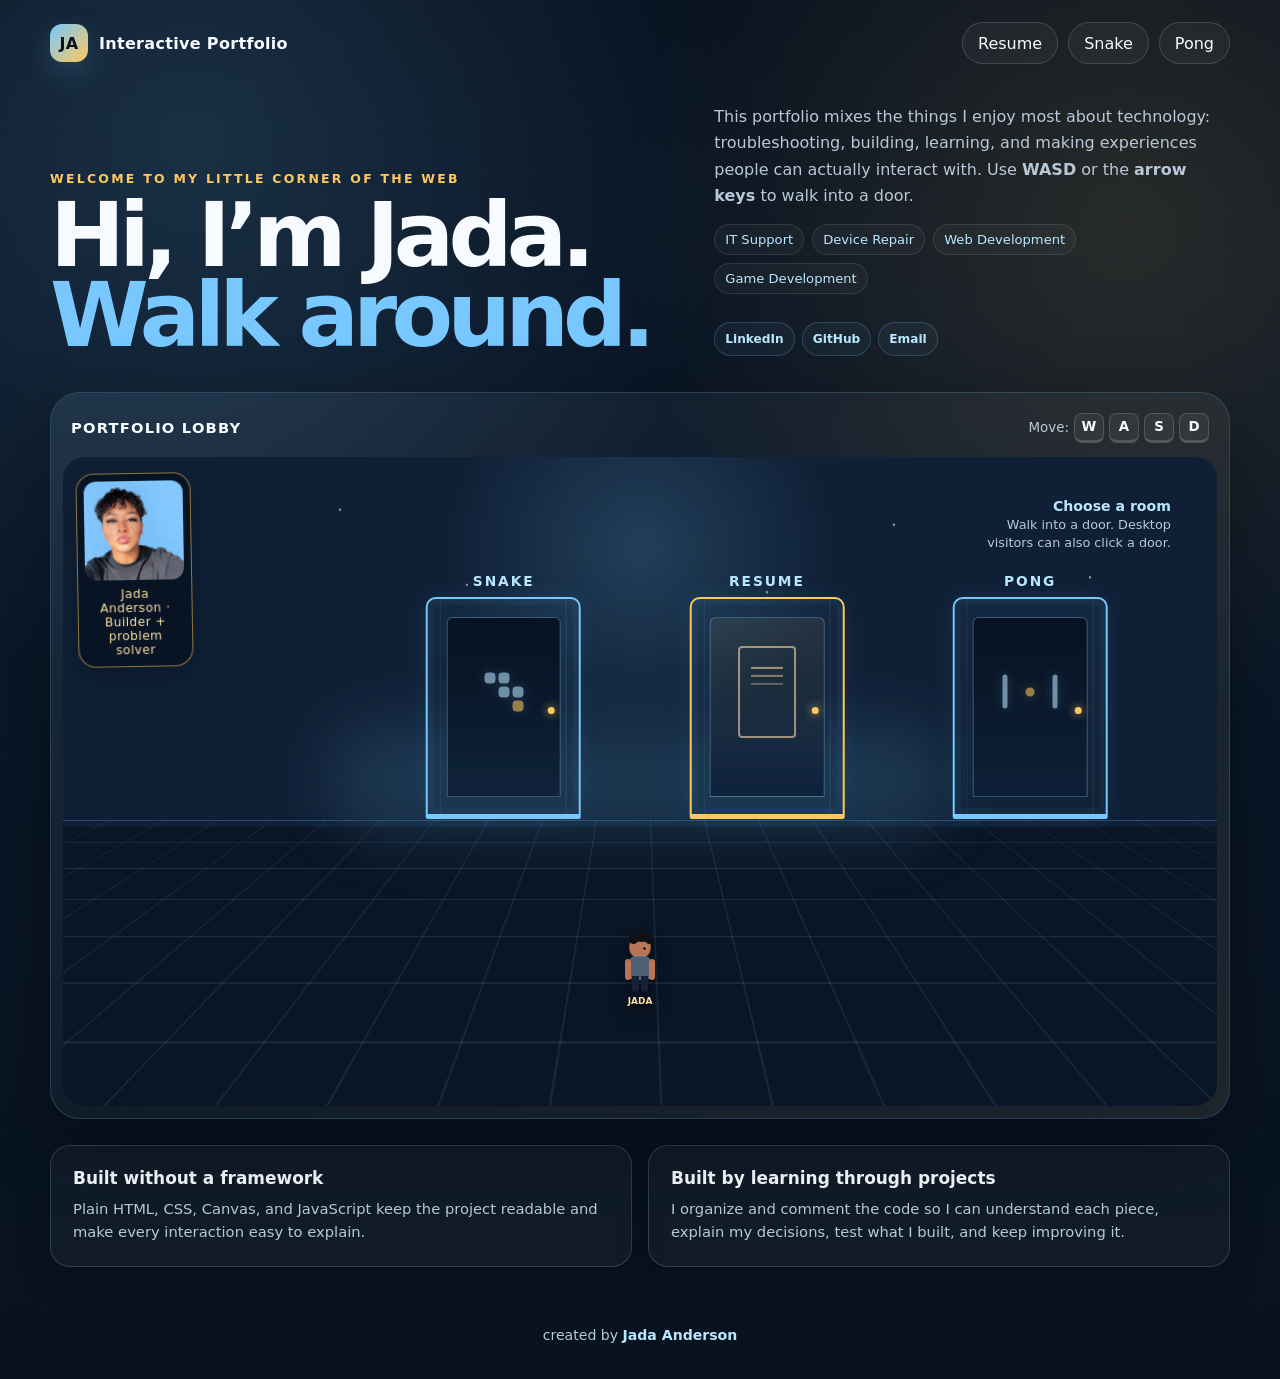
==== index.html @ c66f6d55 "Interactive portfolio files Final revision." ====
<!doctype html>
<html lang="en">
<head>
  <meta charset="utf-8" />
  <meta name="viewport" content="width=device-width, initial-scale=1" />
  <meta name="description" content="Jada Anderson's interactive portfolio featuring IT support, device repair, web development, a playable lobby, Snake, Pong, and a web resume." />
  <meta name="theme-color" content="#07111f" />
  <link rel="icon" href="assets/favicon.svg" type="image/svg+xml" />
  <link rel="icon" href="assets/favicon-32.png" sizes="32x32" type="image/png" />
  <link rel="apple-touch-icon" href="assets/apple-touch-icon.png" />
  <link rel="canonical" href="https://onimeko.github.io/" />
  <meta property="og:type" content="website" />
  <meta property="og:title" content="Jada Anderson | Interactive Portfolio" />
  <meta property="og:description" content="Jada Anderson's interactive portfolio featuring IT support, device repair, web development, a playable lobby, Snake, Pong, and a web resume." />
  <meta property="og:url" content="https://onimeko.github.io/" />
  <meta property="og:image" content="https://onimeko.github.io/assets/social-preview.png" />
  <meta property="og:image:width" content="1200" />
  <meta property="og:image:height" content="630" />
  <meta property="og:image:alt" content="Jada Anderson interactive portfolio preview" />
  <meta name="twitter:card" content="summary_large_image" />
  <meta name="twitter:title" content="Jada Anderson | Interactive Portfolio" />
  <meta name="twitter:description" content="Jada Anderson's interactive portfolio featuring IT support, device repair, web development, a playable lobby, Snake, Pong, and a web resume." />
  <meta name="twitter:image" content="https://onimeko.github.io/assets/social-preview.png" />
  <title>Jada Anderson | Interactive Portfolio</title>
  <link rel="stylesheet" href="styles.css" />
  <script src="js/site.js" defer></script>
</head>
<body>
  <!--
    HOME / LOBBY PAGE
    =================
    Main landing page for the portfolio. I built the navigation as a small explorable
    room, with each door leading to a different section of the site.
  -->

  <header class="site-shell topbar">
    <a class="brand" href="index.html" aria-label="Go to Jada Anderson portfolio home">
      <span class="brand-mark">JA</span>
      <span>Interactive Portfolio</span>
    </a>

    <nav class="topbar-links" aria-label="Primary navigation">
      <a class="pill" href="resume.html">Resume</a>
      <a class="pill" href="snake.html">Snake</a>
      <a class="pill" href="pong.html">Pong</a>
    </nav>
  </header>

  <main class="site-shell">
    <section class="hero" aria-labelledby="hero-title">
      <div>
        <p class="eyebrow">Welcome to my little corner of the web</p>
        <h1 id="hero-title">Hi, I’m Jada.<br /><span>Walk around.</span></h1>
      </div>

      <div class="hero-side">
        <p>
          This portfolio mixes the things I enjoy most about technology: troubleshooting,
          building, learning, and making experiences people can actually interact with.
          Use <strong>WASD</strong> or the <strong>arrow keys</strong> to walk into a door.
        </p>
        <div class="quick-tags" aria-label="Portfolio focus areas">
          <span class="quick-tag">IT Support</span>
          <span class="quick-tag">Device Repair</span>
          <span class="quick-tag">Web Development</span>
          <span class="quick-tag">Game Development</span>
        </div>

        <!--
          QUICK PROFESSIONAL LINKS
          I keep these links compact so they stay easy to find without competing with
          the interactive lobby. LinkedIn and GitHub open in a new tab, while Email uses
          mailto to open a new message to me.
        -->
        <div class="contact-links home-contact-links" aria-label="Contact and professional profiles">
          <a href="https://www.linkedin.com/in/jada-anderson-j5972" target="_blank" rel="noopener">LinkedIn</a>
          <a href="https://github.com/onimeko" target="_blank" rel="noopener">GitHub</a>
          <a href="mailto:jadalynn.meadors@gmail.com">Email</a>
        </div>
      </div>
    </section>

    <section class="lobby-card" aria-label="Interactive portfolio lobby">
      <div class="lobby-toolbar">
        <strong>Portfolio Lobby</strong>
        <p class="mobile-lobby-help">Move the character into a door with the controls.</p>
        <div class="key-hint" aria-hidden="true">
          Move:
          <span class="keycap">W</span>
          <span class="keycap">A</span>
          <span class="keycap">S</span>
          <span class="keycap">D</span>
        </div>
      </div>

      <!--
        LOBBY STAGE
        I use #lobbyStage as the movement coordinate system. js/lobby.js reads its
        current size so movement and collision positions stay responsive.
      -->
      <div class="lobby-stage" id="lobbyStage" tabindex="0" aria-label="Interactive room. Use WASD or arrow keys to move the character into a door.">
        <div class="floor-grid" aria-hidden="true"></div>
        <div class="horizon-glow" aria-hidden="true"></div>

        <!-- My edited portrait used as the wall profile card. -->
        <figure class="wall-profile">
          <img src="assets/jada-profile.webp" alt="Portrait of Jada Anderson" />
          <figcaption>Jada Anderson · Builder + problem solver</figcaption>
        </figure>

        <div class="stage-sign">
          <strong>Choose a room</strong>
          Walk into a door. Desktop visitors can also click a door.
        </div>

        <!--
          DOOR ROUTING
          Each door stores its destination in data-page. lobby.js reads that value when
          the character reaches the door. A new room can reuse the same .portal-wrap structure.
        -->
        <div class="doors" aria-label="Portfolio destinations">
          <div class="portal-wrap">
            <span class="portal-label">Snake</span>
            <button class="portal snake-door" type="button" data-page="snake.html" aria-label="Enter the Snake game">
              <span class="door-art snake-art" aria-hidden="true">
                <i></i><i></i><i></i><i></i><i></i>
              </span>
            </button>
            <span class="portal-preview">JavaScript · Canvas · Collision Detection</span>
          </div>

          <div class="portal-wrap">
            <span class="portal-label">Resume</span>
            <button class="portal resume-door" type="button" data-page="resume.html" aria-label="Enter the resume room">
              <span class="door-art resume-art" aria-hidden="true">
                <i></i><i></i><i></i>
              </span>
            </button>
            <span class="portal-preview">Experience · Skills · Projects</span>
          </div>

          <div class="portal-wrap">
            <span class="portal-label">Pong</span>
            <button class="portal pong-door" type="button" data-page="pong.html" aria-label="Enter the Pong game">
              <span class="door-art pong-art" aria-hidden="true">
                <i class="paddle one"></i><i class="ball"></i><i class="paddle two"></i>
              </span>
            </button>
            <span class="portal-preview">JavaScript · Canvas</span>
          </div>
        </div>

        <!--
          PLAYER CHARACTER
          I built the character from CSS shapes instead of a separate sprite. Each small
          element represents a body part and is styled in styles.css.
        -->
        <div class="player" id="player" aria-hidden="true">
          <div class="player-head"><div class="player-hair"></div></div>
          <div class="player-body"></div>
          <div class="player-arm left"></div>
          <div class="player-arm right"></div>
          <div class="player-leg left"></div>
          <div class="player-leg right"></div>
          <span class="player-name">JADA</span>
        </div>

        <div class="interaction-toast" id="interactionToast" role="status" aria-live="polite">
          Entering room…
        </div>

        <!-- Touch movement controls for phones and tablets. -->
        <div class="mobile-dpad" aria-label="Touch movement controls">
          <button class="dpad-btn dpad-up" data-key="up" aria-label="Move up"></button>
          <button class="dpad-btn dpad-left" data-key="left" aria-label="Move left"></button>
          <button class="dpad-btn dpad-down" data-key="down" aria-label="Move down"></button>
          <button class="dpad-btn dpad-right" data-key="right" aria-label="Move right"></button>
        </div>
      </div>
    </section>

    <section class="portfolio-strip" aria-label="About this portfolio">
      <article class="info-card">
        <h3>Built without a framework</h3>
        <p>Plain HTML, CSS, Canvas, and JavaScript keep the project readable and make every interaction easy to explain.</p>
      </article>
      <article class="info-card">
        <h3>Built by learning through projects</h3>
        <p>I organize and comment the code so I can understand each piece, explain my decisions, test what I built, and keep improving it.</p>
      </article>
    </section>
  </main>

  <footer class="site-shell site-footer">
    created by <strong>Jada Anderson</strong>
  </footer>

  <!-- Lobby movement and collision logic lives in js/lobby.js. -->
  <script src="js/lobby.js"></script>
</body>
</html>
---- styles.css ----
/*
  INTERACTIVE PORTFOLIO STYLES
  -------------------------------------
  Shared stylesheet for the lobby, resume, Snake, and Pong pages.

  STYLE NOTES
  I keep site-wide colors in :root and the shared typography near the top of this file.
  Major sections are grouped under labeled headers so I can find related rules quickly.
*/

:root {
  --ink: #07111f;
  --ink-2: #0d1b30;
  --panel: rgba(12, 28, 49, 0.82);
  --panel-solid: #0d2038;
  --sky: #78c8ff;
  --sky-2: #b9e7ff;
  --gold: #ffc85c;
  --gold-2: #ffe0a3;
  --mint: #8bf0d4;
  --white: #f7fbff;
  --muted: #b9c8d8;
  --danger: #ff7f8b;
  --shadow: 0 24px 70px rgba(0, 0, 0, 0.35);
  --soft-shadow: 0 14px 34px rgba(0, 0, 0, 0.2);
  --radius-xl: 28px;
  --radius-lg: 20px;
  --radius-md: 14px;
  --border: 1px solid rgba(185, 231, 255, 0.18);
}

* {
  box-sizing: border-box;
}

html {
  scroll-behavior: smooth;
  background: var(--ink);
}

body {
  margin: 0;
  min-height: 100vh;
  color: var(--white);
  font-family: Inter, ui-sans-serif, system-ui, -apple-system, BlinkMacSystemFont, "Segoe UI", sans-serif;
  background:
    radial-gradient(circle at 15% 10%, rgba(120, 200, 255, 0.16), transparent 33%),
    radial-gradient(circle at 88% 16%, rgba(255, 200, 92, 0.13), transparent 31%),
    linear-gradient(180deg, #07111f 0%, #0a1728 45%, #08121f 100%);
}

body::before {
  content: "";
  position: fixed;
  inset: 0;
  z-index: -1;
  pointer-events: none;
  opacity: 0.3;
  background-image:
    linear-gradient(rgba(255,255,255,.022) 1px, transparent 1px),
    linear-gradient(90deg, rgba(255,255,255,.022) 1px, transparent 1px);
  background-size: 42px 42px;
}

a {
  color: inherit;
}

button,
a {
  -webkit-tap-highlight-color: transparent;
}

button {
  font: inherit;
}

img {
  max-width: 100%;
  display: block;
}

/* ------------------------------
   SHARED NAVIGATION + BUTTONS
------------------------------ */
.site-shell {
  width: min(1180px, calc(100% - 32px));
  margin-inline: auto;
}

.topbar {
  display: flex;
  align-items: center;
  justify-content: space-between;
  gap: 20px;
  padding: 22px 0 12px;
}

.brand {
  display: inline-flex;
  align-items: center;
  gap: 11px;
  color: var(--white);
  text-decoration: none;
  font-weight: 800;
  letter-spacing: .02em;
}

.brand-mark {
  width: 38px;
  height: 38px;
  display: grid;
  place-items: center;
  border-radius: 12px;
  color: var(--ink);
  background: linear-gradient(135deg, var(--sky), var(--gold));
  box-shadow: 0 10px 30px rgba(120, 200, 255, .2);
}

.topbar-links {
  display: flex;
  flex-wrap: wrap;
  justify-content: flex-end;
  gap: 10px;
}

.pill,
.button {
  display: inline-flex;
  align-items: center;
  justify-content: center;
  gap: 8px;
  min-height: 42px;
  padding: 10px 15px;
  border: var(--border);
  border-radius: 999px;
  color: var(--white);
  background: rgba(255,255,255,.045);
  text-decoration: none;
  cursor: pointer;
  transition: transform .18s ease, background .18s ease, border-color .18s ease, box-shadow .18s ease;
}

.pill:hover,
.button:hover {
  transform: translateY(-2px);
  background: rgba(120, 200, 255, .09);
  border-color: rgba(120, 200, 255, .45);
}

.button.primary {
  border: 0;
  color: var(--ink);
  font-weight: 800;
  background: linear-gradient(135deg, var(--sky), var(--gold));
  box-shadow: 0 12px 28px rgba(120, 200, 255, .18);
}

.button.ghost {
  background: transparent;
}

.eyebrow {
  margin: 0 0 10px;
  color: var(--gold);
  font-size: .78rem;
  font-weight: 900;
  text-transform: uppercase;
  letter-spacing: .18em;
}

.muted {
  color: var(--muted);
}

.page-title {
  margin: 0;
  font-size: clamp(2.1rem, 5vw, 4.4rem);
  line-height: .98;
  letter-spacing: -.055em;
}

.page-copy {
  max-width: 690px;
  color: var(--muted);
  line-height: 1.75;
  font-size: 1.02rem;
}

/* ------------------------------
   HOME / INTERACTIVE LOBBY
------------------------------ */
.hero {
  padding: 28px 0 24px;
  display: grid;
  grid-template-columns: 1.1fr .9fr;
  gap: 34px;
  align-items: end;
}

.hero h1 {
  margin: 0;
  max-width: 820px;
  font-size: clamp(2.7rem, 7vw, 6.5rem);
  line-height: .89;
  letter-spacing: -.065em;
}

.hero h1 span {
  color: var(--sky);
}

.hero-side {
  align-self: stretch;
  display: flex;
  flex-direction: column;
  justify-content: flex-end;
  gap: 14px;
}

.hero-side p {
  margin: 0;
  color: var(--muted);
  line-height: 1.65;
}

.quick-tags {
  display: flex;
  flex-wrap: wrap;
  gap: 8px;
}

.quick-tag {
  padding: 7px 10px;
  border-radius: 999px;
  border: 1px solid rgba(255,255,255,.1);
  color: var(--sky-2);
  background: rgba(255,255,255,.035);
  font-size: .82rem;
}

/*
  Homepage professional links match the resume link style, with tighter spacing to keep
  the hero compact.
*/
.home-contact-links {
  margin-top: 0;
}

.home-contact-links a {
  min-height: 36px;
  padding-inline: 12px;
}

.lobby-card {
  position: relative;
  margin: 12px 0 26px;
  padding: 12px;
  border-radius: 30px;
  border: 1px solid rgba(120, 200, 255, .2);
  background: rgba(255,255,255,.035);
  box-shadow: var(--shadow);
  overflow: hidden;
}

.lobby-card::before {
  content: "";
  position: absolute;
  inset: 0;
  pointer-events: none;
  background: linear-gradient(135deg, rgba(120,200,255,.07), transparent 40%, rgba(255,200,92,.05));
}

.lobby-toolbar {
  position: relative;
  z-index: 2;
  display: flex;
  align-items: center;
  justify-content: space-between;
  gap: 16px;
  padding: 8px 8px 14px;
}

.lobby-toolbar strong {
  font-size: .92rem;
  letter-spacing: .08em;
  text-transform: uppercase;
}

.key-hint {
  display: flex;
  gap: 5px;
  align-items: center;
  color: var(--muted);
  font-size: .84rem;
}

.keycap {
  min-width: 30px;
  height: 30px;
  display: grid;
  place-items: center;
  border-radius: 8px;
  border: 1px solid rgba(255,255,255,.16);
  border-bottom-width: 3px;
  color: var(--white);
  background: rgba(255,255,255,.055);
  font-weight: 900;
}

/*
  The lobby stage is the movement area. JavaScript positions the character inside this
  element and uses the same area for collision checks.
*/
.lobby-stage {
  position: relative;
  aspect-ratio: 16 / 9;
  min-height: 430px;
  overflow: hidden;
  border-radius: 22px;
  background:
    radial-gradient(circle at 50% 14%, rgba(120,200,255,.18), transparent 24%),
    linear-gradient(180deg, #0f2036 0 57%, #0a1525 57% 100%);
  isolation: isolate;
  touch-action: none;
}

/* Decorative stars are drawn with CSS. */
.lobby-stage::before {
  content: "";
  position: absolute;
  inset: 0 0 42% 0;
  opacity: .45;
  background-image:
    radial-gradient(circle at 9% 22%, #fff 0 1px, transparent 1.6px),
    radial-gradient(circle at 24% 14%, #fff 0 1px, transparent 1.6px),
    radial-gradient(circle at 72% 18%, #fff 0 1px, transparent 1.6px),
    radial-gradient(circle at 89% 32%, #fff 0 1px, transparent 1.6px),
    radial-gradient(circle at 61% 36%, #fff 0 1px, transparent 1.6px),
    radial-gradient(circle at 35% 34%, #fff 0 1px, transparent 1.6px);
  z-index: -3;
}

/* Perspective floor lines create depth in the lobby. */
.floor-grid {
  position: absolute;
  inset: 56% -10% -18%;
  z-index: -2;
  transform: perspective(430px) rotateX(58deg);
  transform-origin: top center;
  background-image:
    linear-gradient(rgba(120,200,255,.16) 1px, transparent 1px),
    linear-gradient(90deg, rgba(120,200,255,.13) 1px, transparent 1px);
  background-size: 54px 38px;
  border-top: 1px solid rgba(120,200,255,.3);
}

.horizon-glow {
  position: absolute;
  left: 50%;
  top: 50%;
  width: 54%;
  height: 18%;
  transform: translate(-50%, -50%);
  filter: blur(30px);
  border-radius: 999px;
  background: rgba(120,200,255,.13);
  z-index: -2;
}

/*
  My profile card stays on the left wall and remains smaller than the doors so the
  room navigation stays visually dominant.
*/
.wall-profile {
  position: absolute;
  left: 2.5%;
  top: 6%;
  width: clamp(100px, 12vw, 148px);
  padding: 7px;
  border-radius: 18px;
  border: 1px solid rgba(255,200,92,.55);
  background: rgba(7,17,31,.75);
  box-shadow: 0 10px 30px rgba(0,0,0,.25);
  transform: rotate(-1.5deg);
}

.wall-profile img {
  width: 100%;
  aspect-ratio: 1 / 1;
  object-fit: cover;
  object-position: 50% 33%;
  border-radius: 12px;
}

.wall-profile figcaption {
  padding: 7px 4px 2px;
  color: var(--gold-2);
  font-size: clamp(.62rem, 1vw, .76rem);
  text-align: center;
  letter-spacing: .04em;
}

.stage-sign {
  position: absolute;
  right: 4%;
  top: 6%;
  max-width: 190px;
  color: var(--muted);
  font-size: clamp(.68rem, 1vw, .82rem);
  line-height: 1.45;
  text-align: right;
}

.stage-sign strong {
  display: block;
  color: var(--sky-2);
  font-size: 1.1em;
}

.doors {
  position: absolute;
  left: 61%;
  top: 18%;
  width: min(64%, 760px);
  transform: translateX(-50%);
  display: grid;
  grid-template-columns: repeat(3, 1fr);
  gap: clamp(16px, 4vw, 54px);
  align-items: end;
}

.portal-wrap {
  display: flex;
  flex-direction: column;
  align-items: center;
  gap: 8px;
}

.portal-label {
  font-size: clamp(.66rem, 1.2vw, .86rem);
  font-weight: 900;
  letter-spacing: .14em;
  text-transform: uppercase;
  color: var(--sky-2);
}

.portal {
  position: relative;
  width: 100%;
  max-width: 155px;
  aspect-ratio: .7 / 1;
  border: 2px solid var(--sky);
  border-bottom-width: 5px;
  border-radius: 10px 10px 2px 2px;
  background:
    linear-gradient(90deg, transparent 8%, rgba(255,255,255,.045) 8% 9%, transparent 9% 91%, rgba(255,255,255,.045) 91% 92%, transparent 92%),
    linear-gradient(180deg, rgba(120,200,255,.05), rgba(120,200,255,.015));
  box-shadow:
    inset 0 0 0 6px rgba(120,200,255,.045),
    0 0 24px rgba(120,200,255,.08);
  transition: transform .18s ease, box-shadow .18s ease, border-color .18s ease;
  cursor: pointer;
}

.portal::before {
  content: "";
  position: absolute;
  inset: 8% 12%;
  border: 1px solid rgba(120,200,255,.38);
  border-radius: 6px 6px 1px 1px;
  background: linear-gradient(180deg, rgba(7,17,31,.92), rgba(13,32,56,.85));
}

.portal::after {
  content: "";
  position: absolute;
  right: 16%;
  top: 50%;
  width: 7px;
  height: 7px;
  border-radius: 50%;
  background: var(--gold);
  box-shadow: 0 0 10px rgba(255,200,92,.85);
}

.portal:hover,
.portal.is-near {
  transform: translateY(-5px) scale(1.025);
  border-color: var(--gold);
  box-shadow: 0 0 35px rgba(255,200,92,.18);
}

.portal.resume-door {
  border-color: var(--gold);
}

.portal.resume-door::before {
  background: linear-gradient(180deg, rgba(255,200,92,.08), rgba(13,32,56,.9));
}

/*
  CSS AVATAR / PLAYER
  I assembled the character from simple HTML elements and CSS shapes so the player stays
  lightweight and easy for me to adjust in one stylesheet.
*/
.player {
  position: absolute;
  left: 50%;
  top: 76%;
  width: 34px;
  height: 54px;
  z-index: 12;
  transform: translate(-50%, -50%);
  transition: filter .15s ease;
  will-change: left, top;
  filter: drop-shadow(0 8px 9px rgba(0,0,0,.38));
}

.player.walking .player-leg.left { animation: legSwing .26s infinite alternate; }
.player.walking .player-leg.right { animation: legSwing .26s infinite alternate-reverse; }
.player.walking .player-arm.left { animation: armSwing .26s infinite alternate-reverse; }
.player.walking .player-arm.right { animation: armSwing .26s infinite alternate; }

@keyframes legSwing {
  from { transform: rotate(-12deg); }
  to { transform: rotate(14deg); }
}

@keyframes armSwing {
  from { transform: rotate(-16deg); }
  to { transform: rotate(15deg); }
}

.player-head {
  position: absolute;
  left: 50%;
  top: 0;
  width: 22px;
  height: 22px;
  transform: translateX(-50%);
  border-radius: 46% 46% 44% 44%;
  background: #b97555;
  border: 1px solid rgba(0,0,0,.22);
}

.player-hair,
.player-hair::before,
.player-hair::after {
  position: absolute;
  border-radius: 50%;
  background: #101114;
}

.player-hair {
  left: 3px;
  top: -4px;
  width: 17px;
  height: 9px;
}

.player-hair::before,
.player-hair::after {
  content: "";
  width: 9px;
  height: 9px;
  top: 2px;
}

.player-hair::before { left: -4px; }
.player-hair::after { right: -4px; }

.player-body {
  position: absolute;
  left: 50%;
  top: 20px;
  width: 22px;
  height: 24px;
  transform: translateX(-50%);
  border-radius: 7px 7px 5px 5px;
  background: #4f6075;
  border: 1px solid rgba(255,255,255,.12);
}

.player-arm,
.player-leg {
  position: absolute;
  transform-origin: top center;
}

.player-arm {
  top: 23px;
  width: 6px;
  height: 21px;
  border-radius: 999px;
  background: #b97555;
}
.player-arm.left { left: 2px; }
.player-arm.right { right: 2px; }

.player-leg {
  top: 40px;
  width: 7px;
  height: 16px;
  border-radius: 0 0 4px 4px;
  background: #172236;
}
.player-leg.left { left: 9px; }
.player-leg.right { right: 9px; }

.player-name {
  position: absolute;
  left: 50%;
  top: 100%;
  transform: translate(-50%, 6px);
  white-space: nowrap;
  font-size: 9px;
  font-weight: 900;
  color: var(--gold-2);
  text-shadow: 0 2px 5px #000;
}

.interaction-toast {
  position: absolute;
  left: 50%;
  bottom: 4%;
  z-index: 20;
  transform: translateX(-50%) translateY(12px);
  padding: 9px 12px;
  border-radius: 999px;
  color: var(--ink);
  background: var(--gold);
  font-size: .78rem;
  font-weight: 900;
  opacity: 0;
  pointer-events: none;
  transition: opacity .18s ease, transform .18s ease;
}

.interaction-toast.show {
  opacity: 1;
  transform: translateX(-50%) translateY(0);
}

.mobile-dpad {
  position: absolute;
  right: 4%;
  bottom: 5%;
  z-index: 25;
  display: none;
  grid-template-columns: repeat(3, 42px);
  grid-template-rows: repeat(2, 42px);
  gap: 5px;
}

.dpad-btn {
  border: 1px solid rgba(255,255,255,.16);
  border-bottom-width: 3px;
  border-radius: 10px;
  color: var(--white);
  background: rgba(7,17,31,.72);
  font-weight: 900;
  cursor: pointer;
}

.dpad-up { grid-column: 2; }
.dpad-left { grid-column: 1; grid-row: 2; }
.dpad-down { grid-column: 2; grid-row: 2; }
.dpad-right { grid-column: 3; grid-row: 2; }

.portfolio-strip {
  display: grid;
  grid-template-columns: repeat(2, minmax(0, 1fr));
  gap: 16px;
  margin: 0 0 38px;
}

.info-card {
  padding: 22px;
  border: var(--border);
  border-radius: var(--radius-lg);
  background: rgba(255,255,255,.035);
  box-shadow: var(--soft-shadow);
}

.info-card h3 {
  margin: 0 0 9px;
  font-size: 1.06rem;
}

.info-card p {
  margin: 0;
  color: var(--muted);
  line-height: 1.6;
  font-size: .92rem;
}

.site-footer {
  padding: 22px 0 36px;
  text-align: center;
  color: var(--muted);
  font-size: .88rem;
}

.site-footer strong {
  color: var(--sky-2);
}

/* ------------------------------
   RESUME PAGE
------------------------------ */
.resume-layout {
  display: grid;
  grid-template-columns: 320px 1fr;
  gap: 22px;
  padding: 28px 0 48px;
}

.resume-sidebar,
.resume-main {
  border: var(--border);
  border-radius: var(--radius-xl);
  background: rgba(255,255,255,.035);
  box-shadow: var(--soft-shadow);
}

.resume-sidebar {
  align-self: start;
  position: sticky;
  top: 20px;
  overflow: hidden;
}

.resume-photo {
  width: 100%;
  aspect-ratio: 1 / 1.1;
  object-fit: cover;
  object-position: 50% 24%;
}

.resume-side-copy {
  padding: 22px;
}

.resume-side-copy h1 {
  margin: 0 0 6px;
  font-size: 1.9rem;
  letter-spacing: -.04em;
}

.resume-side-copy p {
  margin: 0;
  color: var(--muted);
  line-height: 1.6;
}

.resume-actions {
  display: grid;
  gap: 9px;
  margin-top: 18px;
}

.resume-main {
  padding: clamp(22px, 4vw, 42px);
}

.resume-section + .resume-section {
  margin-top: 34px;
  padding-top: 34px;
  border-top: 1px solid rgba(255,255,255,.09);
}

.resume-section h2 {
  margin: 0 0 16px;
  color: var(--gold-2);
  font-size: .92rem;
  letter-spacing: .14em;
  text-transform: uppercase;
}

.resume-section p,
.resume-section li {
  color: var(--muted);
  line-height: 1.68;
}

.resume-section ul {
  margin: 10px 0 0;
  padding-left: 20px;
}

.role {
  display: flex;
  justify-content: space-between;
  gap: 20px;
  align-items: baseline;
}

.role h3 {
  margin: 0;
  font-size: 1.2rem;
}

.role span {
  color: var(--sky-2);
  font-size: .88rem;
}

.skill-grid {
  display: flex;
  flex-wrap: wrap;
  gap: 9px;
}

.skill {
  padding: 8px 11px;
  border-radius: 999px;
  border: 1px solid rgba(120,200,255,.2);
  color: var(--sky-2);
  background: rgba(120,200,255,.05);
  font-size: .85rem;
}

.project-row {
  display: grid;
  grid-template-columns: minmax(0, 1fr) auto;
  gap: 20px;
  align-items: start;
}

/*
  Project tags are grid items. align-self prevents vertical stretching, and justify-self
  keeps each pill contained inside its project card.
*/
.project-row > .skill {
  align-self: start;
  justify-self: end;
  max-width: 100%;
  white-space: nowrap;
}

.project-link {
  color: var(--sky-2);
  font-weight: 800;
  text-decoration-thickness: 1px;
  text-underline-offset: 3px;
}

/* ------------------------------
   GAME PAGES
------------------------------ */
.game-page {
  min-height: 100vh;
}

.game-hero {
  padding: 30px 0 18px;
  display: flex;
  justify-content: space-between;
  gap: 24px;
  align-items: end;
}

.game-shell {
  display: grid;
  grid-template-columns: minmax(0, 1fr) 280px;
  gap: 18px;
  padding-bottom: 46px;
}

.canvas-card,
.game-panel {
  border: var(--border);
  border-radius: var(--radius-xl);
  background: rgba(255,255,255,.035);
  box-shadow: var(--shadow);
}

.canvas-card {
  padding: 14px;
  overflow: hidden;
}

canvas {
  display: block;
  width: 100%;
  border-radius: 18px;
  background: #081322;
  touch-action: none;
}

.game-panel {
  padding: 22px;
}

.game-panel h2,
.game-panel h3 {
  margin-top: 0;
}

.stat-grid {
  display: grid;
  grid-template-columns: 1fr 1fr;
  gap: 10px;
  margin-bottom: 20px;
}

.stat {
  padding: 14px;
  border-radius: 14px;
  background: rgba(255,255,255,.045);
}

.stat span {
  display: block;
  margin-bottom: 3px;
  color: var(--muted);
  font-size: .72rem;
  text-transform: uppercase;
  letter-spacing: .1em;
}

.stat strong {
  font-size: 1.55rem;
}

.game-help {
  color: var(--muted);
  line-height: 1.62;
  font-size: .9rem;
}

.game-help kbd {
  display: inline-block;
  min-width: 26px;
  margin: 1px 2px;
  padding: 4px 6px;
  text-align: center;
  border: 1px solid rgba(255,255,255,.15);
  border-radius: 6px;
  background: rgba(255,255,255,.05);
  color: var(--white);
  font-family: inherit;
  font-size: .78rem;
  font-weight: 800;
}

.game-buttons {
  display: grid;
  gap: 9px;
  margin-top: 18px;
}

.game-touch-controls {
  display: none;
  margin-top: 16px;
  grid-template-columns: repeat(3, 52px);
  justify-content: center;
  gap: 6px;
}

.game-touch-controls .button {
  min-height: 48px;
  border-radius: 12px;
  padding: 0;
}

/* ------------------------------
   RESPONSIVE LAYOUT
------------------------------ */

/*
  TABLET POLISH
  I give the lobby extra vertical room on portrait tablets so the photo, doors, character,
  and controls keep comfortable spacing.
*/
@media (max-width: 900px) {
  .hero,
  .resume-layout,
  .game-shell {
    grid-template-columns: 1fr;
  }

  .hero {
    gap: 18px;
  }

  .lobby-stage {
    aspect-ratio: 4 / 3;
    min-height: 500px;
  }

  .wall-profile {
    left: 3%;
    top: 6%;
    width: 108px;
  }

  .doors {
    left: 60%;
    top: 21%;
    width: 72%;
    gap: clamp(14px, 3vw, 30px);
  }

  .resume-sidebar {
    position: static;
    display: grid;
    grid-template-columns: minmax(180px, .7fr) 1fr;
  }

  .resume-photo {
    height: 100%;
    aspect-ratio: auto;
  }

  .portfolio-strip {
    grid-template-columns: 1fr;
  }

  /*
    On tablets and phones I keep the game board first. display: contents lets the panel
    controls flow below the canvas instead of pushing the board farther down the page.
  */
  .game-panel {
    display: contents;
  }

  .game-panel h2 {
    display: none;
  }

  .canvas-card {
    order: 1;
  }

  .game-buttons {
    order: 2;
    grid-template-columns: repeat(2, minmax(0, 1fr));
    margin-top: 0;
  }

  .game-touch-controls {
    order: 3;
    margin-top: 0;
  }

  .game-panel .stat-grid {
    order: 4;
    max-width: none;
    margin-bottom: 0;
  }

  .game-help {
    order: 5;
    margin: 0;
    padding: 16px;
    border: var(--border);
    border-radius: var(--radius-md);
    background: rgba(255,255,255,.035);
  }
}

/*
  Some touch tablets are wider than the phone breakpoint, so this pointer query keeps
  the on screen controls available whenever touch is the primary input.
*/
@media (max-width: 1000px) and (pointer: coarse) {
  .mobile-dpad,
  .game-touch-controls {
    display: grid;
  }
}

/*
  PHONE POLISH
  On phones I use a taller lobby, compact resume spacing, and a small portrait card so
  the layout feels intentional rather than like a compressed desktop view.
*/
@media (max-width: 700px) {
  .site-shell {
    width: min(100% - 20px, 1180px);
  }

  .topbar {
    flex-direction: column;
    align-items: stretch;
    gap: 12px;
    padding: 16px 0 10px;
  }

  .brand {
    justify-content: center;
  }

  .topbar-links {
    width: 100%;
    justify-content: center;
    gap: 7px;
  }

  .topbar-links .pill {
    flex: 1 1 0;
    min-width: 0;
    min-height: 38px;
    padding: 8px 9px;
    font-size: .8rem;
    white-space: nowrap;
  }

  .hero {
    padding-top: 14px;
    gap: 16px;
    text-align: center;
  }

  .hero h1 {
    margin-inline: auto;
    font-size: clamp(2.6rem, 14vw, 4.7rem);
  }

  .hero-side {
    align-items: center;
  }

  .hero-side p {
    max-width: 560px;
  }

  .quick-tags {
    justify-content: center;
  }

  .lobby-card {
    padding: 8px;
    border-radius: 23px;
  }

  .lobby-toolbar {
    justify-content: center;
    padding-inline: 4px;
  }

  .key-hint {
    display: none;
  }

  .lobby-stage {
    min-height: 560px;
    aspect-ratio: 2 / 3;
    border-radius: 18px;
  }

  /* The mobile portrait has its own space above the doors. */
  .wall-profile {
    left: 50%;
    top: 3.5%;
    width: 108px;
    transform: translateX(-50%) rotate(-1deg);
    padding: 6px;
    border-radius: 16px;
  }

  .wall-profile figcaption {
    padding-top: 5px;
    font-size: .58rem;
  }

  .doors {
    left: 50%;
    top: 31%;
    width: 94%;
    gap: 8px;
  }

  .portal {
    max-width: 108px;
  }

  .portal-label {
    font-size: .59rem;
    letter-spacing: .1em;
  }

  .stage-sign {
    display: none;
  }

  .player {
    transform: translate(-50%, -50%) scale(.94);
  }

  .mobile-dpad {
    right: 3%;
    bottom: 3%;
    grid-template-columns: repeat(3, 39px);
    grid-template-rows: repeat(2, 39px);
    gap: 4px;
  }

  .dpad-btn {
    min-height: 39px;
    padding: 0;
    touch-action: none;
  }

  .mobile-dpad,
  .game-touch-controls {
    display: grid;
  }

  .portfolio-strip {
    gap: 12px;
    margin-bottom: 26px;
  }

  .info-card {
    padding: 18px;
  }

  .resume-layout {
    gap: 14px;
    padding-top: 18px;
  }

  .resume-sidebar {
    grid-template-columns: 1fr;
  }

  .resume-photo {
    height: min(72vw, 280px);
    aspect-ratio: auto;
    object-position: 50% 24%;
  }

  .resume-side-copy {
    padding: 18px;
  }

  .resume-main {
    padding: 18px;
    border-radius: 22px;
  }

  .resume-section + .resume-section {
    margin-top: 28px;
    padding-top: 28px;
  }

  .role,
  .project-row,
  .game-hero {
    display: block;
  }

  .role span {
    display: inline-block;
    margin-top: 5px;
  }

  .skill-grid {
    gap: 7px;
  }

  .skill {
    padding: 7px 9px;
    font-size: .78rem;
  }

  .project-row > .skill {
    display: inline-block;
    margin-top: 8px;
    white-space: normal;
  }

  .game-hero {
    padding: 22px 0 14px;
  }

  .game-hero .button {
    margin-top: 12px;
  }

  .game-shell {
    gap: 12px;
  }

  .canvas-card {
    padding: 9px;
    border-radius: 20px;
  }

  canvas {
    border-radius: 13px;
  }

  .game-touch-controls .button {
    touch-action: none;
  }
}

/* Extra small phones use tighter navigation and door labels. */
@media (max-width: 390px) {
  .brand {
    font-size: .93rem;
  }

  .brand-mark {
    width: 34px;
    height: 34px;
  }

  .topbar-links .pill {
    padding-inline: 7px;
    font-size: .75rem;
  }

  .lobby-stage {
    min-height: 540px;
  }

  .wall-profile {
    width: 102px;
  }

  .doors {
    width: 96%;
    gap: 6px;
  }

  .portal-label {
    font-size: .55rem;
  }
}

/* PRINT STYLES
   These rules remove decorative UI and convert the resume to a clean print layout when
   I use the browser print dialog.
*/
@media print {
  :root {
    --white: #111;
    --muted: #333;
    --sky-2: #14466a;
    --gold-2: #6a4a00;
  }

  body {
    background: #fff !important;
    color: #111 !important;
  }

  body::before,
  .topbar,
  .resume-actions,
  .site-footer {
    display: none !important;
  }

  .site-shell {
    width: 100%;
  }

  .resume-layout {
    grid-template-columns: 230px 1fr;
    padding: 0;
  }

  .resume-sidebar,
  .resume-main {
    box-shadow: none;
    border: 1px solid #ddd;
    background: #fff;
  }

  .resume-sidebar {
    position: static;
  }

  .skill {
    border-color: #bbb;
    color: #333;
    background: #f5f5f5;
  }
}


/* ==============================================================
   INTERACTION POLISH
   These additions keep the existing visual language while improving interaction cues,
   accessibility, and page continuity.
============================================================== */

/* Short entrance and exit transitions make the separate HTML rooms feel connected. */
body {
  animation: pageIn .24s ease both;
}

body.page-exit {
  opacity: 0;
  transform: translateY(4px);
  transition: opacity .18s ease, transform .18s ease;
  animation: none;
}

@keyframes pageIn {
  from { opacity: 0; transform: translateY(5px); }
  to { opacity: 1; transform: translateY(0); }
}

/* Strong focus states keep keyboard navigation visible. */
a:focus-visible,
button:focus-visible,
.lobby-stage:focus-visible {
  outline: 3px solid var(--gold);
  outline-offset: 4px;
}

.portal-wrap {
  position: relative;
}

/* Each door includes a small visual cue for its destination. */
.door-art {
  position: absolute;
  left: 50%;
  top: 43%;
  z-index: 3;
  width: 44%;
  height: 34%;
  transform: translate(-50%, -50%);
  opacity: .58;
  pointer-events: none;
  transition: opacity .18s ease, transform .18s ease;
}

.portal:hover .door-art,
.portal:focus-visible .door-art,
.portal.is-near .door-art {
  opacity: .95;
  transform: translate(-50%, -50%) scale(1.05);
}

.snake-art {
  display: grid;
  grid-template-columns: repeat(3, 11px);
  grid-auto-rows: 11px;
  gap: 3px;
  justify-content: center;
  align-content: center;
}

.snake-art i {
  width: 11px;
  height: 11px;
  border-radius: 4px;
  background: var(--sky-2);
  box-shadow: 0 0 12px rgba(185,231,255,.28);
}

.snake-art i:nth-child(1) { grid-column: 1; grid-row: 1; }
.snake-art i:nth-child(2) { grid-column: 2; grid-row: 1; }
.snake-art i:nth-child(3) { grid-column: 2; grid-row: 2; }
.snake-art i:nth-child(4) { grid-column: 3; grid-row: 2; }
.snake-art i:nth-child(5) { grid-column: 3; grid-row: 3; background: var(--gold); }

.resume-art {
  width: 38%;
  height: 43%;
  border: 2px solid var(--gold-2);
  border-radius: 4px;
}

.resume-art::before {
  content: "";
  position: absolute;
  left: 20%;
  right: 20%;
  top: 22%;
  height: 2px;
  background: var(--gold-2);
  box-shadow: 0 8px 0 rgba(255,224,163,.78), 0 16px 0 rgba(255,224,163,.55);
}

.resume-art i {
  display: none;
}

.pong-art {
  display: flex;
  align-items: center;
  justify-content: space-between;
  padding-inline: 4%;
}

.pong-art .paddle {
  width: 5px;
  height: 34px;
  border-radius: 999px;
  background: var(--sky-2);
  box-shadow: 0 0 12px rgba(185,231,255,.35);
}

.pong-art .ball {
  width: 9px;
  height: 9px;
  border-radius: 50%;
  background: var(--gold);
  box-shadow: 0 0 12px rgba(255,200,92,.55);
}

/* Technology previews appear when a door is focused or active. */
.portal-preview {
  position: absolute;
  left: 50%;
  top: 31px;
  z-index: 8;
  width: max-content;
  max-width: 180px;
  transform: translate(-50%, 7px);
  padding: 6px 8px;
  border: 1px solid rgba(185,231,255,.16);
  border-radius: 8px;
  color: var(--white);
  background: rgba(7,17,31,.94);
  box-shadow: var(--soft-shadow);
  font-size: .64rem;
  font-weight: 700;
  line-height: 1.3;
  text-align: center;
  opacity: 0;
  pointer-events: none;
  transition: opacity .16s ease, transform .16s ease;
}

.portal:hover + .portal-preview,
.portal:focus-visible + .portal-preview,
.portal.is-near + .portal-preview {
  opacity: 1;
  transform: translate(-50%, 0);
}

/* Direction and idle states give the CSS character a little more movement. */
.player-head::after {
  content: "";
  position: absolute;
  top: 10px;
  right: 4px;
  width: 3px;
  height: 3px;
  border-radius: 50%;
  background: #241915;
  box-shadow: 0 0 0 1px rgba(255,255,255,.08);
  transition: left .12s ease, right .12s ease;
}

.player.facing-left .player-head::after {
  left: 4px;
  right: auto;
}

.player.facing-right .player-head::after {
  right: 4px;
  left: auto;
}

.player:not(.walking) .player-head,
.player:not(.walking) .player-body {
  animation: idleBob 1.9s ease-in-out infinite;
}

@keyframes idleBob {
  0%, 100% { margin-top: 0; }
  50% { margin-top: -1.5px; }
}

.mobile-lobby-help {
  display: none;
  margin: 0;
  color: var(--muted);
  font-size: .78rem;
  line-height: 1.4;
  text-align: center;
}

/* Professional links stay compact so the resume content remains primary. */
.contact-links {
  display: flex;
  flex-wrap: wrap;
  gap: 7px;
  margin-top: 14px;
}

.contact-links a,
.project-button {
  display: inline-flex;
  align-items: center;
  justify-content: center;
  min-height: 34px;
  padding: 7px 10px;
  border: 1px solid rgba(120,200,255,.22);
  border-radius: 999px;
  color: var(--sky-2);
  background: rgba(120,200,255,.055);
  text-decoration: none;
  font-size: .76rem;
  font-weight: 800;
  transition: transform .18s ease, background .18s ease, border-color .18s ease;
}

.contact-links a:hover,
.project-button:hover {
  transform: translateY(-2px);
  border-color: rgba(255,200,92,.55);
  background: rgba(255,200,92,.07);
}

.project-actions {
  display: flex;
  flex-wrap: wrap;
  gap: 8px;
  margin-top: 13px;
}

/* Small screens use touch-specific guidance instead of desktop key hints. */
@media (max-width: 700px) {
  .lobby-toolbar {
    flex-direction: column;
    gap: 5px;
  }

  .mobile-lobby-help {
    display: block;
  }

  .portal-preview {
    display: none;
  }

  .door-art {
    width: 46%;
    height: 32%;
  }

  .snake-art {
    transform: translate(-50%, -50%) scale(.82);
  }

  .contact-links,
  .project-actions {
    justify-content: center;
  }

  .resume-side-copy {
    text-align: center;
  }
}

/* Reduced motion rules follow the operating system preference. */
@media (prefers-reduced-motion: reduce) {
  html {
    scroll-behavior: auto;
  }

  *,
  *::before,
  *::after {
    animation-duration: .001ms !important;
    animation-iteration-count: 1 !important;
    transition-duration: .001ms !important;
  }

  body.page-exit {
    opacity: 1;
    transform: none;
  }
}

@media print {
  .contact-links,
  .project-actions {
    display: none !important;
  }
}


/* ==============================================================
   MOBILE TOUCH USABILITY
   I keep these overrides together so mobile sizing, scrolling, and touch targets are easy
   for me to maintain in one place.
============================================================== */

/* Project technology labels share the same row as their related links. */
.project-actions .project-tech {
  display: inline-flex;
  align-items: center;
  justify-content: center;
  min-height: 34px;
  margin: 0;
  white-space: nowrap;
}

@media (max-width: 700px) {
  /*
    MOBILE PORTRAIT PLACEMENT
    I keep my portrait as a small wall card in the upper left so the three doors remain
    the main focus of the room.
  */
  .wall-profile {
    left: 5%;
    top: 4%;
    width: 80px;
    transform: rotate(-1deg);
    padding: 5px;
    border-radius: 13px;
  }

  .wall-profile img {
    border-radius: 9px;
  }

  .wall-profile figcaption {
    padding: 4px 2px 1px;
    font-size: .49rem;
    line-height: 1.25;
  }

  /* The doors sit slightly higher once the portrait is moved away from the center. */
  .doors {
    top: 27%;
  }

  /*
    Normal vertical swipes scroll the page throughout the room. Only the movement buttons
    suppress browser gestures.
  */
  .lobby-stage,
  canvas {
    touch-action: pan-y;
  }

  /* On phones, doors open only when I move the character into them. */
  .portal {
    pointer-events: none;
    cursor: default;
  }

  /* Larger lobby D pad improves thumb accuracy. */
  .mobile-dpad {
    right: 3%;
    bottom: 3%;
    grid-template-columns: repeat(3, 56px);
    grid-template-rows: repeat(2, 56px);
    gap: 7px;
  }

  .dpad-btn {
    min-width: 56px;
    min-height: 56px;
    border-radius: 15px;
    font-size: 1.45rem;
    touch-action: none;
  }

  /*
    Larger game controls improve touch accuracy. Snake uses three columns while Pong uses two.
  */
  .game-touch-controls {
    gap: 9px;
  }

  .snake-touch-controls {
    grid-template-columns: repeat(3, 66px);
  }

  .pong-touch-controls {
    grid-template-columns: repeat(2, 76px);
  }

  .game-touch-controls .button {
    min-width: 66px;
    min-height: 66px;
    border-radius: 16px;
    padding: 0;
    font-size: 1.55rem;
    touch-action: none;
  }

  .pong-touch-controls .button {
    min-width: 76px;
  }

  /* Project links and technology labels stay together on one compact row. */
  .project-actions {
    justify-content: flex-start;
    gap: 6px;
  }

  .project-actions .project-button,
  .project-actions .project-tech {
    min-height: 34px;
    padding: 7px 9px;
    font-size: .7rem;
    line-height: 1;
    white-space: nowrap;
  }
}

@media (max-width: 390px) {
  /* Extra spacing for the smallest phones. */
  .wall-profile {
    width: 74px;
  }

  .mobile-dpad {
    grid-template-columns: repeat(3, 54px);
    grid-template-rows: repeat(2, 54px);
    gap: 6px;
  }

  .dpad-btn {
    min-width: 54px;
    min-height: 54px;
  }

  .project-actions .project-button,
  .project-actions .project-tech {
    padding-inline: 8px;
    font-size: .68rem;
  }
}

/* ==============================================================
   DESKTOP LOBBY PORTRAIT POSITION
   I keep my portrait tucked into the upper left corner on desktop so it reads as a wall
   card and does not compete with the doors.
============================================================== */
@media (min-width: 901px) {
  .wall-profile {
    left: 1.25%;
    top: 2.5%;
    width: clamp(94px, 9vw, 126px);
    transform: rotate(-1deg);
  }
}


/* ==============================================================
   MOBILE SAFARI TOUCH PROTECTION
   Safari can treat a long press on arrow glyphs like selectable text, so these rules
   remove text-selection behavior from movement controls.
============================================================== */
.mobile-dpad,
.dpad-btn,
.game-touch-controls,
.game-touch-controls .button {
  -webkit-user-select: none;
  user-select: none;
  -webkit-touch-callout: none;
  -webkit-user-drag: none;
}

.dpad-btn,
.game-touch-controls .button {
  -webkit-tap-highlight-color: transparent;
  outline-offset: 4px;
}

@media (max-width: 700px) {
  /* Pixel offsets pin the portrait to the room corner consistently. */
  .wall-profile {
    left: 10px;
    top: 10px;
    width: 70px;
    padding: 4px;
    border-radius: 12px;
  }

  .wall-profile figcaption {
    padding: 3px 1px 1px;
    font-size: .45rem;
    line-height: 1.18;
  }
}

@media (max-width: 390px) {
  .wall-profile {
    left: 8px;
    top: 8px;
    width: 66px;
  }
}


/*
  CSS DRAWN ARROWS
  I draw the touch arrows with CSS instead of text glyphs so Safari has no arrow text
  to select during a long press.
*/
.dpad-btn::before,
[data-snake-dir]::before,
[data-pong-dir]::before {
  content: "";
  display: block;
  width: 15px;
  height: 15px;
  border: solid currentColor;
  border-width: 0 3px 3px 0;
  pointer-events: none;
}

.dpad-up::before,
[data-snake-dir="up"]::before,
[data-pong-dir="up"]::before {
  transform: rotate(-135deg);
}

.dpad-right::before,
[data-snake-dir="right"]::before {
  transform: rotate(-45deg);
}

.dpad-down::before,
[data-snake-dir="down"]::before,
[data-pong-dir="down"]::before {
  transform: rotate(45deg);
}

.dpad-left::before,
[data-snake-dir="left"]::before {
  transform: rotate(135deg);
}


/* ==============================================================
   TOUCH CONTROL + PORTRAIT CORRECTIONS
   I keep these overrides last so they take precedence over earlier responsive rules.
============================================================== */

/* Removing default figure margins lets left and top map directly to the room corner. */
.wall-profile {
  margin: 0;
}

/* CSS drawn arrows stay centered inside each tap target. */
.dpad-btn,
[data-snake-dir],
[data-pong-dir] {
  position: relative;
  display: inline-flex;
  align-items: center;
  justify-content: center;
}

.dpad-btn::before,
[data-snake-dir]::before,
[data-pong-dir]::before {
  position: absolute;
  left: 50%;
  top: 50%;
  margin: 0;
}

.dpad-up::before,
[data-snake-dir="up"]::before,
[data-pong-dir="up"]::before {
  transform: translate(-50%, -50%) rotate(-135deg);
}

.dpad-right::before,
[data-snake-dir="right"]::before {
  transform: translate(-50%, -50%) rotate(-45deg);
}

.dpad-down::before,
[data-snake-dir="down"]::before,
[data-pong-dir="down"]::before {
  transform: translate(-50%, -50%) rotate(45deg);
}

.dpad-left::before,
[data-snake-dir="left"]::before {
  transform: translate(-50%, -50%) rotate(135deg);
}

@media (max-width: 700px) {
  /* Final upper left placement for my portrait inside the lobby stage. */
  .wall-profile {
    left: 4px;
    top: 4px;
    width: 64px;
    margin: 0;
    transform: none;
  }

  .wall-profile figcaption {
    font-size: .43rem;
    line-height: 1.12;
  }
}

@media (max-width: 390px) {
  .wall-profile {
    left: 3px;
    top: 3px;
    width: 60px;
  }
}
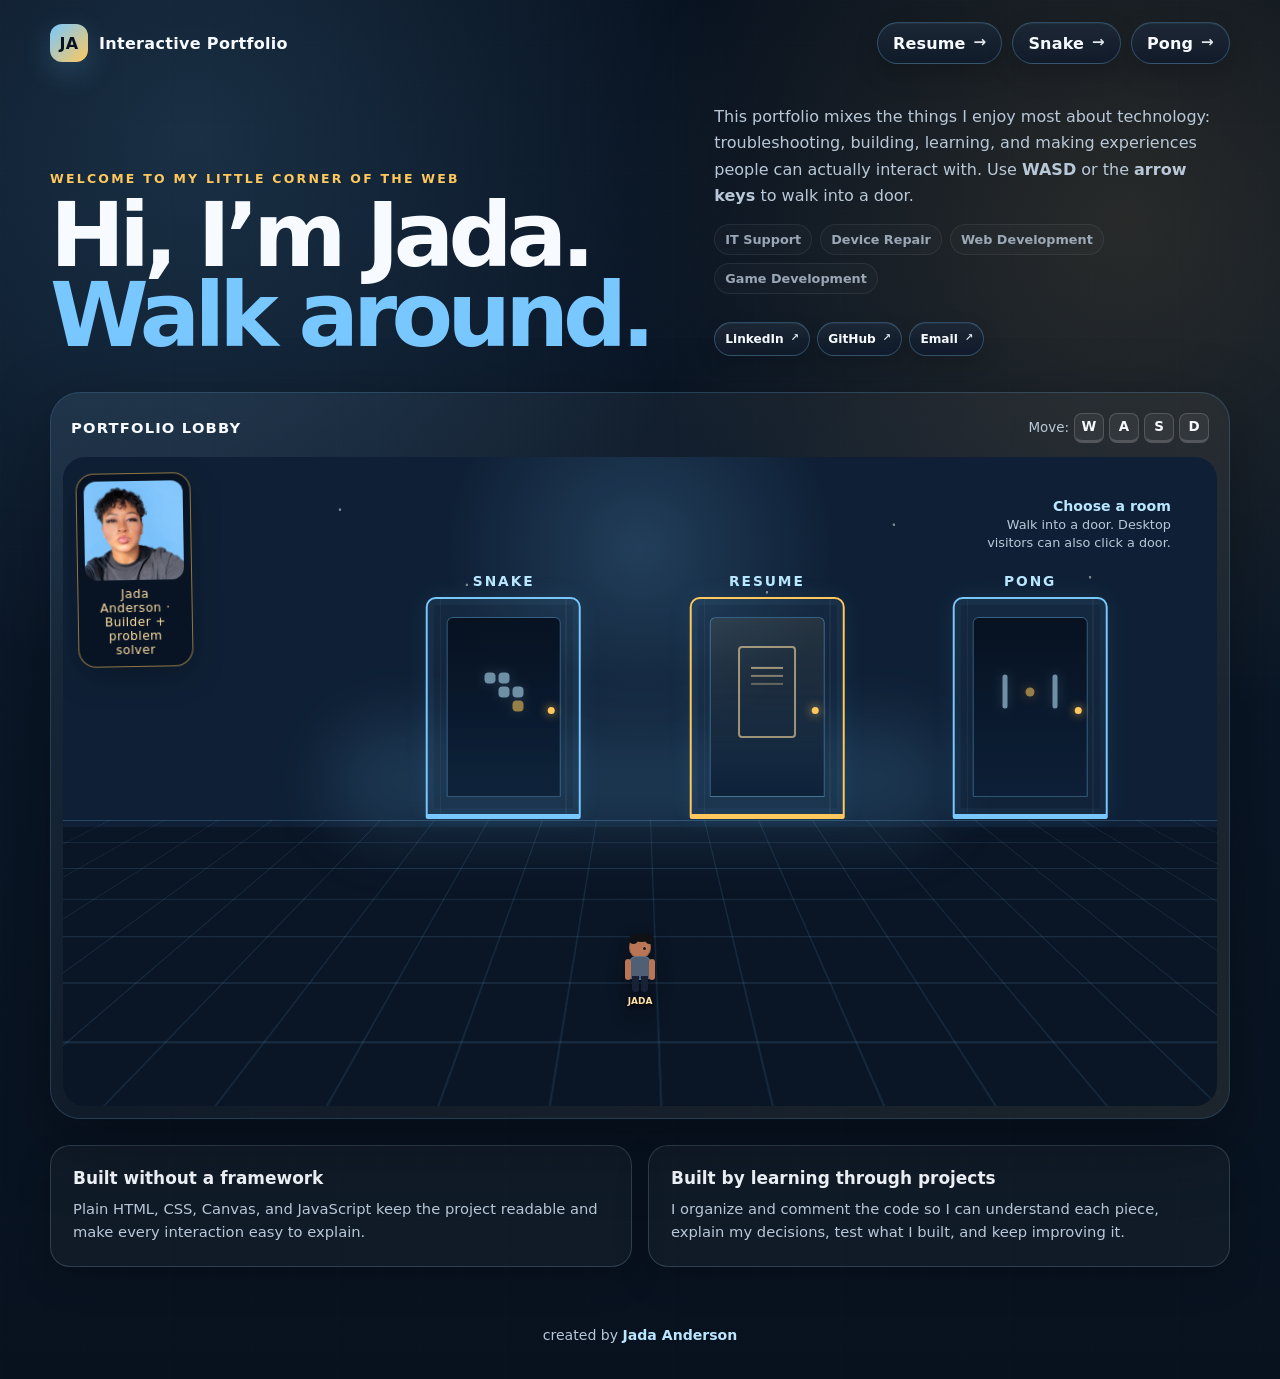
==== commit 9c94455e: "polished code" ====
--- a/index.html
+++ b/index.html
@@ -8,19 +8,19 @@
   <link rel="icon" href="assets/favicon.svg" type="image/svg+xml" />
   <link rel="icon" href="assets/favicon-32.png" sizes="32x32" type="image/png" />
   <link rel="apple-touch-icon" href="assets/apple-touch-icon.png" />
-  <link rel="canonical" href="https://onimeko.github.io/" />
+  <link rel="canonical" href="https://jadaanderson.dev/" />
   <meta property="og:type" content="website" />
   <meta property="og:title" content="Jada Anderson | Interactive Portfolio" />
   <meta property="og:description" content="Jada Anderson's interactive portfolio featuring IT support, device repair, web development, a playable lobby, Snake, Pong, and a web resume." />
-  <meta property="og:url" content="https://onimeko.github.io/" />
-  <meta property="og:image" content="https://onimeko.github.io/assets/social-preview.png" />
+  <meta property="og:url" content="https://jadaanderson.dev/" />
+  <meta property="og:image" content="https://jadaanderson.dev/assets/social-preview.png" />
   <meta property="og:image:width" content="1200" />
   <meta property="og:image:height" content="630" />
   <meta property="og:image:alt" content="Jada Anderson interactive portfolio preview" />
   <meta name="twitter:card" content="summary_large_image" />
   <meta name="twitter:title" content="Jada Anderson | Interactive Portfolio" />
   <meta name="twitter:description" content="Jada Anderson's interactive portfolio featuring IT support, device repair, web development, a playable lobby, Snake, Pong, and a web resume." />
-  <meta name="twitter:image" content="https://onimeko.github.io/assets/social-preview.png" />
+  <meta name="twitter:image" content="https://jadaanderson.dev/assets/social-preview.png" />
   <title>Jada Anderson | Interactive Portfolio</title>
   <link rel="stylesheet" href="styles.css" />
   <script src="js/site.js" defer></script>
--- a/styles.css
+++ b/styles.css
@@ -132,20 +132,43 @@
   gap: 8px;
   min-height: 42px;
   padding: 10px 15px;
-  border: var(--border);
+  border: 1px solid rgba(120,200,255,.28);
   border-radius: 999px;
   color: var(--white);
-  background: rgba(255,255,255,.045);
+  background:
+    linear-gradient(180deg, rgba(255,255,255,.08), rgba(255,255,255,.03)),
+    rgba(8, 20, 36, .92);
   text-decoration: none;
+  font-weight: 800;
+  letter-spacing: .01em;
   cursor: pointer;
+  box-shadow: 0 10px 26px rgba(0,0,0,.18), inset 0 1px 0 rgba(255,255,255,.05);
   transition: transform .18s ease, background .18s ease, border-color .18s ease, box-shadow .18s ease;
+}
+
+.pill::after {
+  content: "→";
+  font-size: .95em;
+  line-height: 1;
+  opacity: .9;
+  transform: translateX(0);
+  transition: transform .18s ease, opacity .18s ease;
 }
 
 .pill:hover,
 .button:hover {
   transform: translateY(-2px);
-  background: rgba(120, 200, 255, .09);
-  border-color: rgba(120, 200, 255, .45);
+  background:
+    linear-gradient(180deg, rgba(120,200,255,.14), rgba(255,255,255,.04)),
+    rgba(8, 20, 36, .96);
+  border-color: rgba(255, 200, 92, .48);
+  box-shadow: 0 14px 30px rgba(0,0,0,.24), 0 0 0 1px rgba(255,200,92,.08);
+}
+
+.pill:hover::after,
+.pill:focus-visible::after {
+  transform: translateX(2px);
+  opacity: 1;
 }
 
 .button.primary {
@@ -233,10 +256,12 @@
 .quick-tag {
   padding: 7px 10px;
   border-radius: 999px;
-  border: 1px solid rgba(255,255,255,.1);
-  color: var(--sky-2);
-  background: rgba(255,255,255,.035);
-  font-size: .82rem;
+  border: 1px solid rgba(255,255,255,.08);
+  color: rgba(185, 200, 216, .92);
+  background: rgba(255,255,255,.025);
+  font-size: .8rem;
+  font-weight: 600;
+  opacity: .88;
 }
 
 /*
@@ -1598,21 +1623,36 @@
   justify-content: center;
   min-height: 34px;
   padding: 7px 10px;
-  border: 1px solid rgba(120,200,255,.22);
+  border: 1px solid rgba(120,200,255,.28);
   border-radius: 999px;
-  color: var(--sky-2);
-  background: rgba(120,200,255,.055);
+  color: var(--white);
+  background:
+    linear-gradient(180deg, rgba(255,255,255,.08), rgba(255,255,255,.03)),
+    rgba(8, 20, 36, .92);
+  box-shadow: 0 8px 20px rgba(0,0,0,.16), inset 0 1px 0 rgba(255,255,255,.05);
   text-decoration: none;
   font-size: .76rem;
   font-weight: 800;
-  transition: transform .18s ease, background .18s ease, border-color .18s ease;
+  transition: transform .18s ease, background .18s ease, border-color .18s ease, box-shadow .18s ease;
+}
+
+.contact-links a::after,
+.project-button::after {
+  content: "↗";
+  margin-left: 7px;
+  font-size: .84em;
+  line-height: 1;
+  opacity: .9;
 }
 
 .contact-links a:hover,
 .project-button:hover {
   transform: translateY(-2px);
   border-color: rgba(255,200,92,.55);
-  background: rgba(255,200,92,.07);
+  background:
+    linear-gradient(180deg, rgba(255,200,92,.12), rgba(255,255,255,.03)),
+    rgba(8, 20, 36, .96);
+  box-shadow: 0 12px 24px rgba(0,0,0,.22), 0 0 0 1px rgba(255,200,92,.08);
 }
 
 .project-actions {
